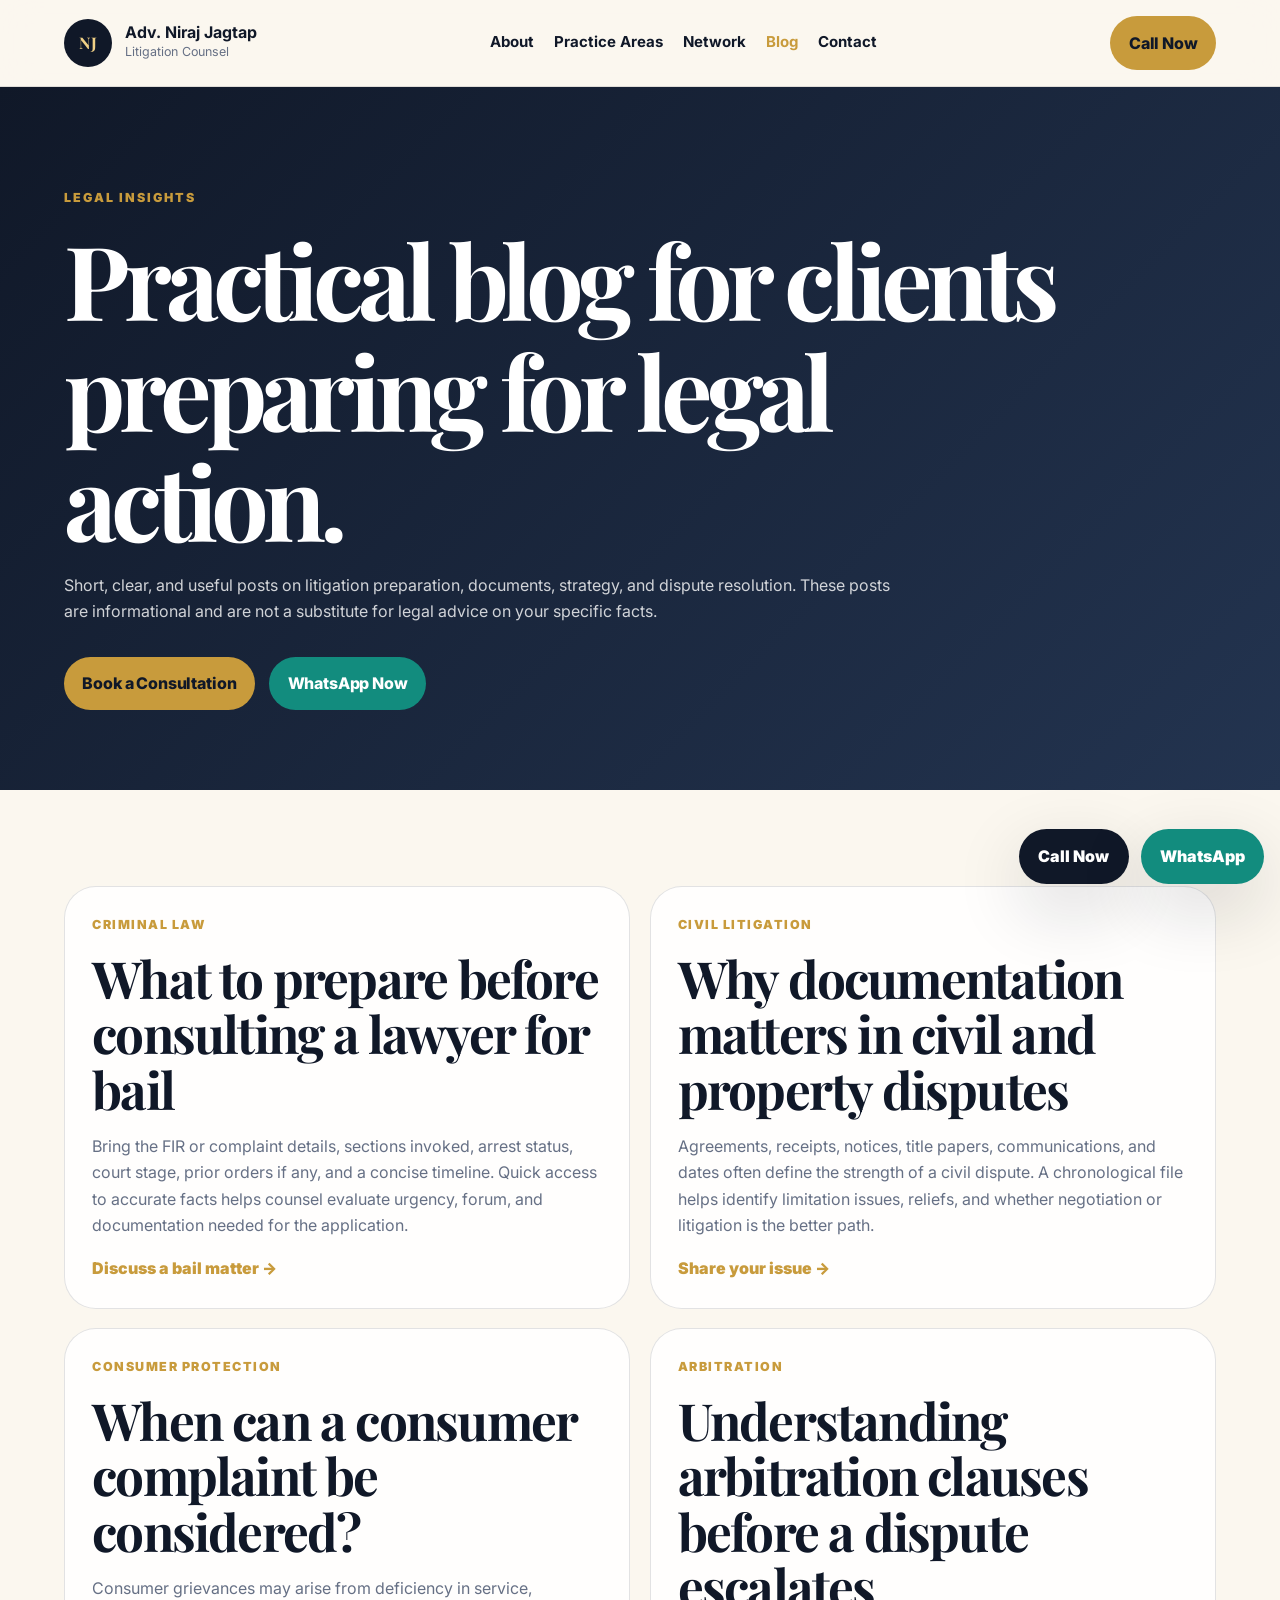
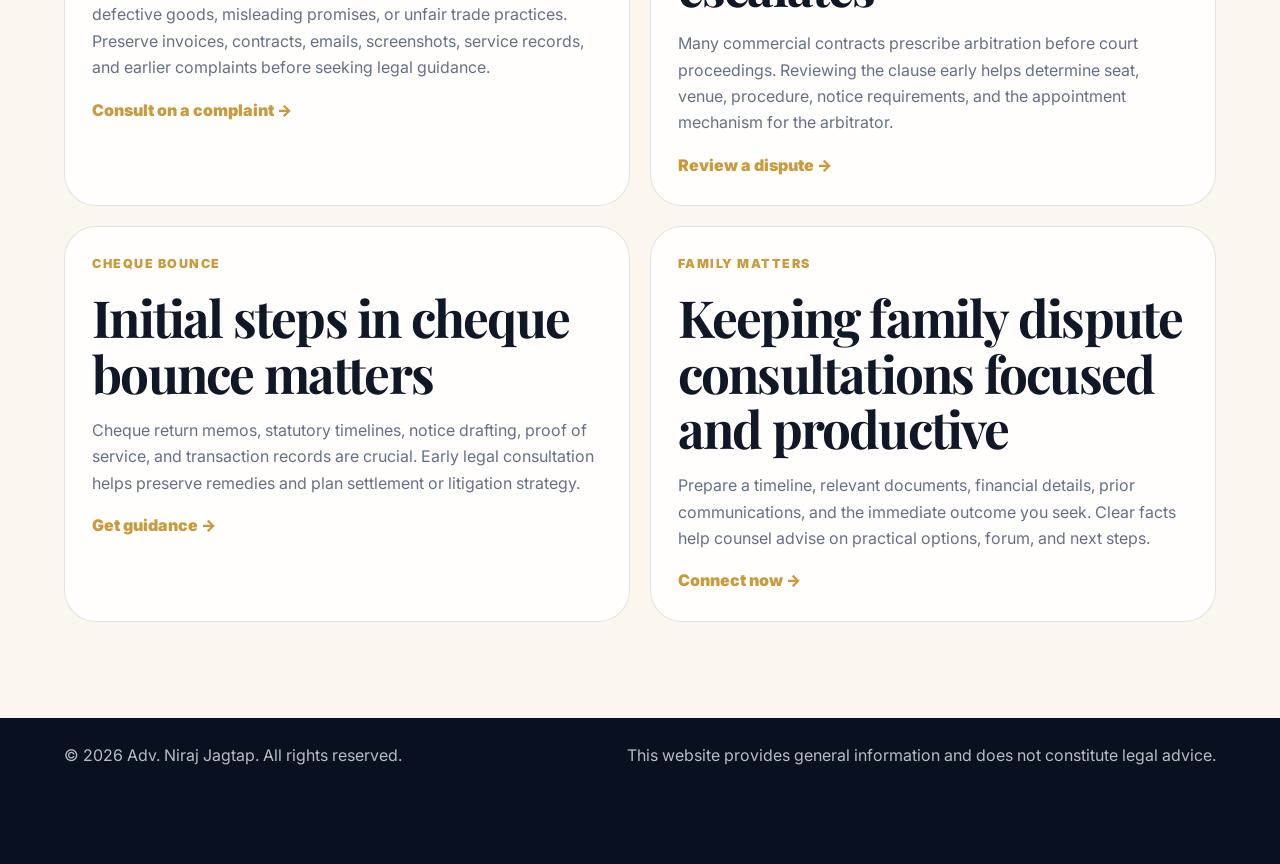
==== blog.html @ cd0953e5 "Build advocate portfolio website" ====
<!DOCTYPE html>
<html lang="en">
<head>
  <meta charset="UTF-8" />
  <meta name="viewport" content="width=device-width, initial-scale=1.0" />
  <meta name="description" content="Legal insights by Adv. Niraj Jagtap on litigation, bail, civil disputes, arbitration, consumer matters, and practical legal preparation." />
  <title>Blog | Adv. Niraj Jagtap</title>
  <link rel="preconnect" href="https://fonts.googleapis.com">
  <link rel="preconnect" href="https://fonts.gstatic.com" crossorigin>
  <link href="https://fonts.googleapis.com/css2?family=Inter:wght@400;500;600;700;800&family=Playfair+Display:wght@600;700&display=swap" rel="stylesheet">
  <link rel="stylesheet" href="styles.css" />
</head>
<body>
  <header class="site-header">
    <a class="brand" href="index.html" aria-label="Advocate Niraj Jagtap home">
      <span class="brand-mark">NJ</span>
      <span>
        <strong>Adv. Niraj Jagtap</strong>
        <small>Litigation Counsel</small>
      </span>
    </a>
    <button class="nav-toggle" aria-label="Toggle navigation" aria-expanded="false">☰</button>
    <nav class="site-nav" aria-label="Main navigation">
      <a href="index.html#about">About</a>
      <a href="index.html#practice">Practice Areas</a>
      <a href="index.html#network">Network</a>
      <a href="blog.html" aria-current="page">Blog</a>
      <a href="index.html#contact">Contact</a>
    </nav>
    <a class="header-call" href="tel:+919960003139">Call Now</a>
  </header>

  <main>
    <section class="page-hero section-pad">
      <span class="eyebrow">Legal Insights</span>
      <h1>Practical blog for clients preparing for legal action.</h1>
      <p>Short, clear, and useful posts on litigation preparation, documents, strategy, and dispute resolution. These posts are informational and are not a substitute for legal advice on your specific facts.</p>
      <div class="hero-actions">
        <a class="btn btn-primary" href="index.html#contact">Book a Consultation</a>
        <a class="btn btn-whatsapp" href="https://wa.me/919960003139?text=Hello%20Adv.%20Niraj%20Jagtap%2C%20I%20read%20your%20blog%20and%20need%20legal%20assistance." target="_blank" rel="noopener">WhatsApp Now</a>
      </div>
    </section>

    <section class="section-pad blog-list" aria-label="Blog posts">
      <article class="post-card">
        <p class="blog-tag">Criminal Law</p>
        <h2>What to prepare before consulting a lawyer for bail</h2>
        <p>Bring the FIR or complaint details, sections invoked, arrest status, court stage, prior orders if any, and a concise timeline. Quick access to accurate facts helps counsel evaluate urgency, forum, and documentation needed for the application.</p>
        <a href="index.html#contact">Discuss a bail matter →</a>
      </article>
      <article class="post-card">
        <p class="blog-tag">Civil Litigation</p>
        <h2>Why documentation matters in civil and property disputes</h2>
        <p>Agreements, receipts, notices, title papers, communications, and dates often define the strength of a civil dispute. A chronological file helps identify limitation issues, reliefs, and whether negotiation or litigation is the better path.</p>
        <a href="index.html#contact">Share your issue →</a>
      </article>
      <article class="post-card">
        <p class="blog-tag">Consumer Protection</p>
        <h2>When can a consumer complaint be considered?</h2>
        <p>Consumer grievances may arise from deficiency in service, defective goods, misleading promises, or unfair trade practices. Preserve invoices, contracts, emails, screenshots, service records, and earlier complaints before seeking legal guidance.</p>
        <a href="index.html#contact">Consult on a complaint →</a>
      </article>
      <article class="post-card">
        <p class="blog-tag">Arbitration</p>
        <h2>Understanding arbitration clauses before a dispute escalates</h2>
        <p>Many commercial contracts prescribe arbitration before court proceedings. Reviewing the clause early helps determine seat, venue, procedure, notice requirements, and the appointment mechanism for the arbitrator.</p>
        <a href="index.html#contact">Review a dispute →</a>
      </article>
      <article class="post-card">
        <p class="blog-tag">Cheque Bounce</p>
        <h2>Initial steps in cheque bounce matters</h2>
        <p>Cheque return memos, statutory timelines, notice drafting, proof of service, and transaction records are crucial. Early legal consultation helps preserve remedies and plan settlement or litigation strategy.</p>
        <a href="index.html#contact">Get guidance →</a>
      </article>
      <article class="post-card">
        <p class="blog-tag">Family Matters</p>
        <h2>Keeping family dispute consultations focused and productive</h2>
        <p>Prepare a timeline, relevant documents, financial details, prior communications, and the immediate outcome you seek. Clear facts help counsel advise on practical options, forum, and next steps.</p>
        <a href="index.html#contact">Connect now →</a>
      </article>
    </section>
  </main>

  <footer class="site-footer">
    <p>© 2026 Adv. Niraj Jagtap. All rights reserved.</p>
    <p>This website provides general information and does not constitute legal advice.</p>
  </footer>

  <div class="floating-actions" aria-label="Persistent contact buttons">
    <a class="float-call" href="tel:+919960003139">Call Now</a>
    <a class="float-whatsapp" href="https://wa.me/919960003139?text=Hello%20Adv.%20Niraj%20Jagtap%2C%20I%20need%20legal%20assistance." target="_blank" rel="noopener" aria-label="WhatsApp Adv. Niraj Jagtap">WhatsApp</a>
  </div>

  <script src="script.js"></script>
</body>
</html>
---- styles.css ----
:root {
  --navy: #101828;
  --navy-2: #18243a;
  --gold: #c89b3c;
  --gold-2: #f1d186;
  --cream: #fbf7ef;
  --paper: #ffffff;
  --ink: #1d2939;
  --muted: #667085;
  --line: rgba(16, 24, 40, 0.12);
  --shadow: 0 24px 70px rgba(16, 24, 40, 0.16);
  --whatsapp: #128c7e;
}

* { box-sizing: border-box; }

html { scroll-behavior: smooth; }

body {
  margin: 0;
  color: var(--ink);
  background: var(--cream);
  font-family: Inter, system-ui, -apple-system, BlinkMacSystemFont, "Segoe UI", sans-serif;
  line-height: 1.65;
}

a { color: inherit; text-decoration: none; }

p { margin: 0 0 1rem; }

h1, h2, h3 {
  color: var(--navy);
  font-family: "Playfair Display", Georgia, serif;
  line-height: 1.08;
  margin: 0 0 1rem;
}

h1 { font-size: clamp(3rem, 8vw, 6.7rem); letter-spacing: -0.06em; }
h2 { font-size: clamp(2rem, 4vw, 3.4rem); letter-spacing: -0.035em; }
h3 { font-size: 1.35rem; }

.section-pad { padding: 6rem clamp(1.2rem, 5vw, 5.5rem); }

.site-header {
  align-items: center;
  backdrop-filter: blur(18px);
  background: rgba(251, 247, 239, 0.9);
  border-bottom: 1px solid var(--line);
  display: flex;
  gap: 1.5rem;
  justify-content: space-between;
  left: 0;
  padding: 1rem clamp(1.2rem, 5vw, 5.5rem);
  position: sticky;
  right: 0;
  top: 0;
  z-index: 50;
}

.brand { align-items: center; display: flex; gap: 0.8rem; min-width: max-content; }
.brand-mark {
  align-items: center;
  background: var(--navy);
  border-radius: 50%;
  color: var(--gold-2);
  display: inline-flex;
  font-family: "Playfair Display", Georgia, serif;
  font-weight: 700;
  height: 3rem;
  justify-content: center;
  width: 3rem;
}
.brand strong { color: var(--navy); display: block; line-height: 1.2; }
.brand small { color: var(--muted); display: block; font-size: 0.78rem; }

.site-nav { align-items: center; display: flex; gap: 1.25rem; font-weight: 700; }
.site-nav a { color: var(--navy); font-size: 0.94rem; }
.site-nav a:hover, .site-nav a[aria-current="page"] { color: var(--gold); }

.header-call,
.btn {
  border-radius: 999px;
  display: inline-flex;
  font-weight: 800;
  justify-content: center;
  letter-spacing: -0.01em;
  padding: 0.85rem 1.15rem;
  transition: transform 180ms ease, box-shadow 180ms ease, background 180ms ease;
}

.header-call, .btn-primary { background: var(--gold); color: var(--navy); }
.btn-whatsapp { background: var(--whatsapp); color: white; }
.btn:hover, .header-call:hover { box-shadow: var(--shadow); transform: translateY(-2px); }
.nav-toggle { display: none; }

.hero {
  background:
    radial-gradient(circle at 82% 18%, rgba(200, 155, 60, 0.22), transparent 25rem),
    linear-gradient(135deg, #fffaf0 0%, #fbf7ef 44%, #eaf0f6 100%);
  display: grid;
  gap: 3rem;
  grid-template-columns: minmax(0, 1.35fr) minmax(20rem, 0.65fr);
  min-height: 82vh;
  padding-top: 7rem;
}

.eyebrow {
  color: var(--gold);
  display: inline-flex;
  font-size: 0.78rem;
  font-weight: 900;
  letter-spacing: 0.16em;
  margin-bottom: 1rem;
  text-transform: uppercase;
}

.hero-subtitle { color: var(--navy); font-size: clamp(1.35rem, 2.6vw, 2.1rem); font-weight: 800; margin-bottom: 1.2rem; }
.hero-copy { font-size: 1.14rem; max-width: 48rem; }
.muted { color: var(--muted); }
.hero-actions { display: flex; flex-wrap: wrap; gap: 0.9rem; margin-top: 2rem; }

.hero-card,
.principles-card,
.vision-card,
.contact-form,
.post-card,
.blog-cards article {
  background: rgba(255, 255, 255, 0.86);
  border: 1px solid var(--line);
  border-radius: 2rem;
  box-shadow: var(--shadow);
}

.hero-card { align-self: end; padding: 2rem; }
.court-icon { color: var(--gold); font-size: 3.3rem; line-height: 1; margin-bottom: 1rem; }
.check-list { list-style: none; margin: 1.5rem 0; padding: 0; }
.check-list li { margin-bottom: 0.8rem; padding-left: 1.8rem; position: relative; }
.check-list li::before { color: var(--gold); content: "•"; font-size: 1.5rem; left: 0; line-height: 1; position: absolute; top: 0.08rem; }
.quick-contact { border-top: 1px solid var(--line); display: grid; gap: 0.7rem; grid-template-columns: 1fr 1fr; padding-top: 1.2rem; }
.quick-contact a { background: var(--navy); border-radius: 0.9rem; color: white; font-weight: 800; padding: 0.75rem; text-align: center; }
.quick-contact a:last-child { background: var(--whatsapp); }

.trust-strip {
  background: var(--navy);
  color: white;
  display: grid;
  gap: 1px;
  grid-template-columns: repeat(4, 1fr);
}
.trust-strip div { background: rgba(255, 255, 255, 0.04); padding: 1.4rem clamp(1rem, 3vw, 2rem); }
.trust-strip strong { color: var(--gold-2); display: block; font-family: "Playfair Display", Georgia, serif; font-size: 1.35rem; }
.trust-strip span { color: rgba(255, 255, 255, 0.78); }

.about-grid, .split-panel, .contact-section {
  display: grid;
  gap: 3rem;
  grid-template-columns: minmax(0, 1.08fr) minmax(20rem, 0.92fr);
}
.principles-card { background: var(--navy); color: white; padding: 2rem; }
.principles-card h3 { color: white; }
.check-list.dark li::before { color: var(--gold-2); }

.practice-section { background: #fff; }
.section-heading { align-items: end; display: flex; gap: 2rem; justify-content: space-between; margin-bottom: 2.5rem; }
.section-heading h2 { max-width: 56rem; }
.practice-grid { display: grid; gap: 1rem; grid-template-columns: repeat(4, 1fr); }
.practice-grid article {
  background: var(--cream);
  border: 1px solid var(--line);
  border-radius: 1.5rem;
  min-height: 17rem;
  padding: 1.4rem;
}
.practice-grid span { color: var(--gold); font-weight: 900; }
.practice-grid p { color: var(--muted); }

.split-panel { background: linear-gradient(135deg, var(--navy), var(--navy-2)); color: rgba(255, 255, 255, 0.78); }
.split-panel h2 { color: white; }
.vision-card { background: rgba(255, 255, 255, 0.08); color: white; padding: 2rem; }
.vision-card span { color: var(--gold-2); font-weight: 900; text-transform: uppercase; }
.vision-card p { font-family: "Playfair Display", Georgia, serif; font-size: 1.85rem; line-height: 1.24; margin-top: 1rem; }

.blog-preview { background: #fffaf2; }
.section-heading.compact a { color: var(--gold); font-weight: 900; min-width: max-content; }
.blog-cards { display: grid; gap: 1rem; grid-template-columns: repeat(3, 1fr); }
.blog-cards article { box-shadow: none; padding: 1.5rem; }
.blog-tag { color: var(--gold); font-size: 0.78rem; font-weight: 900; letter-spacing: 0.12em; text-transform: uppercase; }

.contact-section { background: var(--paper); }
.contact-copy address { font-style: normal; margin-top: 1.5rem; }
.contact-copy a { color: var(--gold); font-weight: 800; }
.contact-form { display: grid; gap: 0.8rem; padding: 2rem; }
.contact-form label { color: var(--navy); font-weight: 800; }
.contact-form input, .contact-form textarea {
  border: 1px solid var(--line);
  border-radius: 1rem;
  font: inherit;
  padding: 0.9rem 1rem;
  resize: vertical;
  width: 100%;
}
.contact-form input:focus, .contact-form textarea:focus { border-color: var(--gold); outline: 3px solid rgba(200, 155, 60, 0.18); }

.page-hero {
  background: linear-gradient(135deg, var(--navy), #233450);
  color: rgba(255, 255, 255, 0.8);
  padding-bottom: 5rem;
  padding-top: 6rem;
}
.page-hero h1 { color: white; max-width: 65rem; }
.page-hero p { max-width: 52rem; }
.blog-list { display: grid; gap: 1.2rem; grid-template-columns: repeat(2, 1fr); }
.post-card { box-shadow: none; padding: 1.7rem; }
.post-card p:not(.blog-tag) { color: var(--muted); }
.post-card a { color: var(--gold); font-weight: 900; }

.site-footer {
  background: #07111f;
  color: rgba(255, 255, 255, 0.72);
  display: flex;
  flex-wrap: wrap;
  gap: 1rem;
  justify-content: space-between;
  padding: 1.5rem clamp(1.2rem, 5vw, 5.5rem) 6rem;
}
.site-footer p { margin: 0; }

.floating-actions {
  bottom: 1rem;
  display: flex;
  gap: 0.75rem;
  position: fixed;
  right: 1rem;
  z-index: 60;
}
.floating-actions a {
  border-radius: 999px;
  box-shadow: var(--shadow);
  color: white;
  font-weight: 900;
  padding: 0.9rem 1.2rem;
}
.float-call { background: var(--navy); }
.float-whatsapp { background: var(--whatsapp); }

@media (max-width: 1050px) {
  .practice-grid { grid-template-columns: repeat(2, 1fr); }
  .hero, .about-grid, .split-panel, .contact-section { grid-template-columns: 1fr; }
  .hero-card { align-self: stretch; }
}

@media (max-width: 760px) {
  .section-pad { padding: 4rem 1.15rem; }
  .site-header { padding: 0.85rem 1rem; }
  .nav-toggle {
    background: var(--navy);
    border: 0;
    border-radius: 0.7rem;
    color: white;
    display: inline-flex;
    font-size: 1.2rem;
    padding: 0.5rem 0.7rem;
  }
  .site-nav {
    background: var(--paper);
    border: 1px solid var(--line);
    border-radius: 1rem;
    box-shadow: var(--shadow);
    display: none;
    flex-direction: column;
    left: 1rem;
    padding: 1rem;
    position: absolute;
    right: 1rem;
    top: 4.7rem;
  }
  .site-nav.open { display: flex; }
  .header-call { display: none; }
  .hero { min-height: auto; padding-top: 4.5rem; }
  .trust-strip, .blog-cards, .blog-list { grid-template-columns: 1fr; }
  .practice-grid { grid-template-columns: 1fr; }
  .section-heading { align-items: start; flex-direction: column; }
  .quick-contact, .floating-actions { grid-template-columns: 1fr 1fr; }
  .floating-actions { left: 0.75rem; right: 0.75rem; }
  .floating-actions a { flex: 1; padding-inline: 0.8rem; text-align: center; }
}
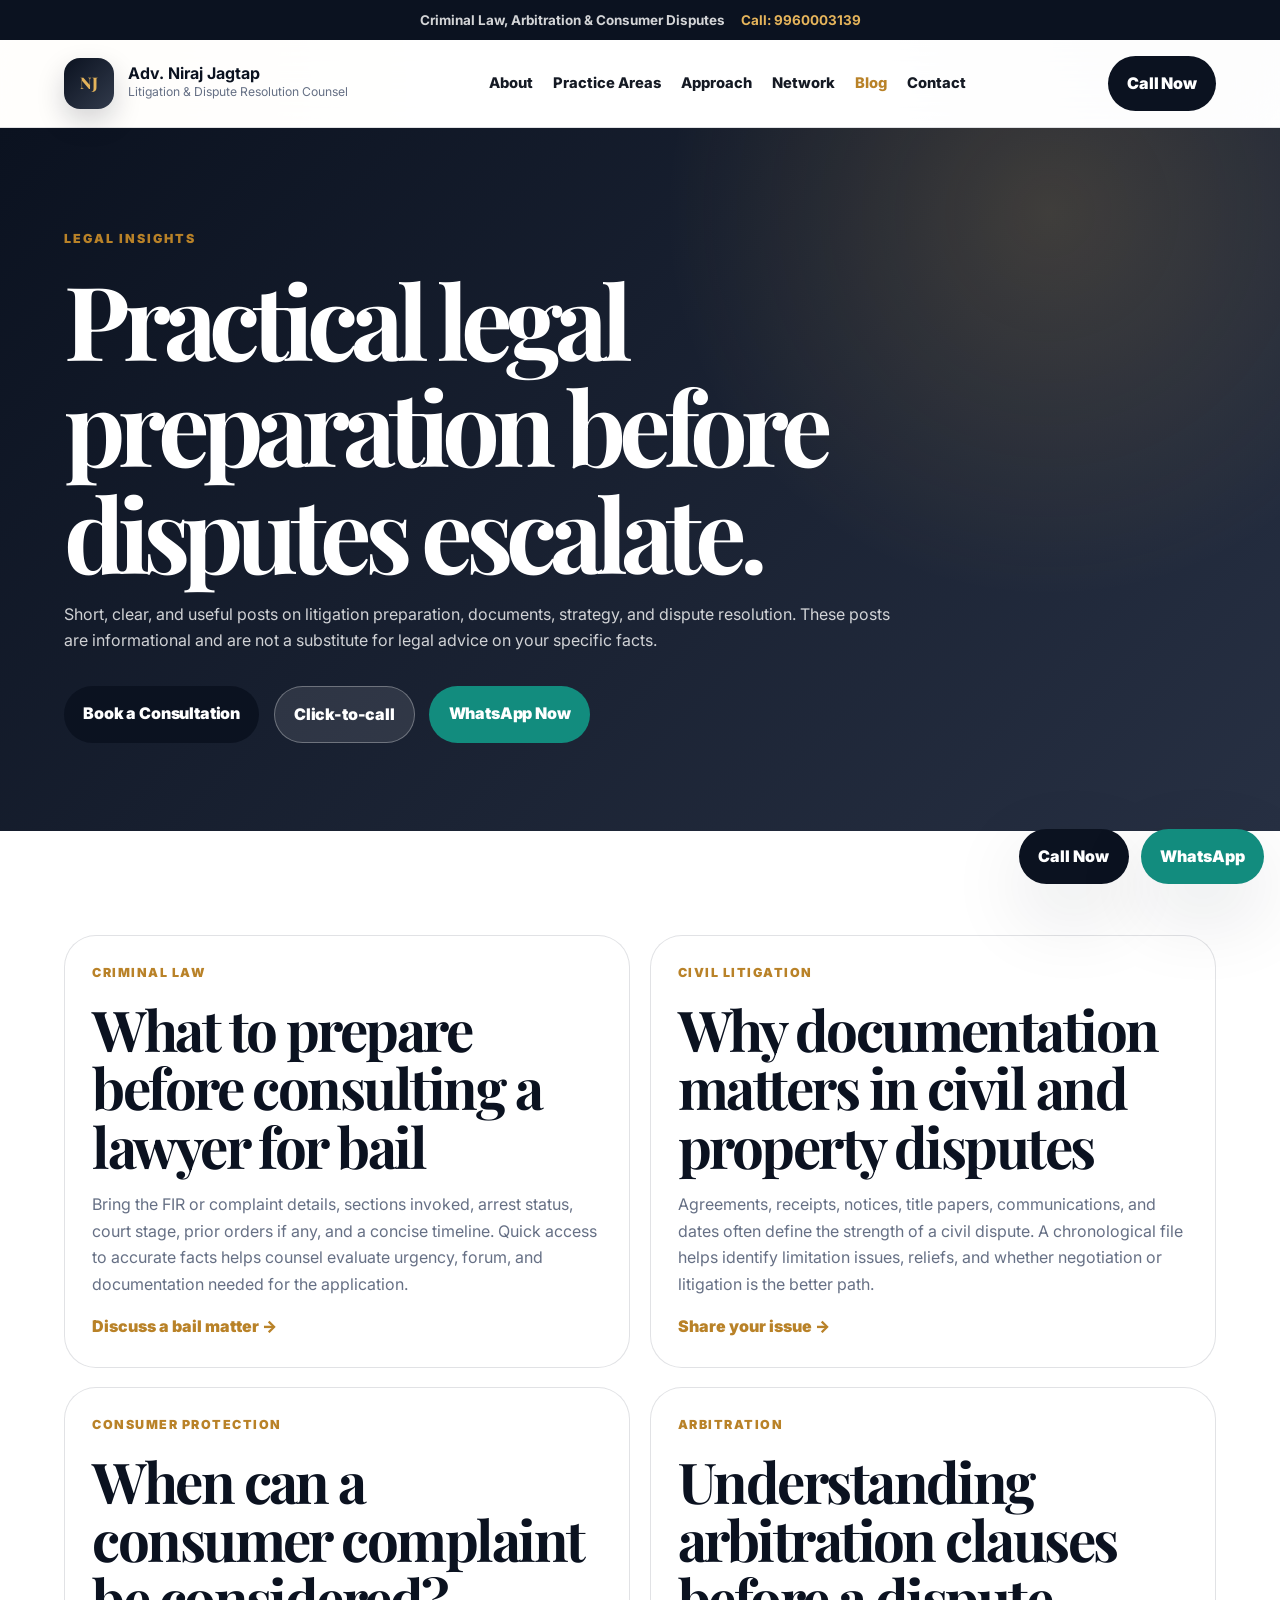
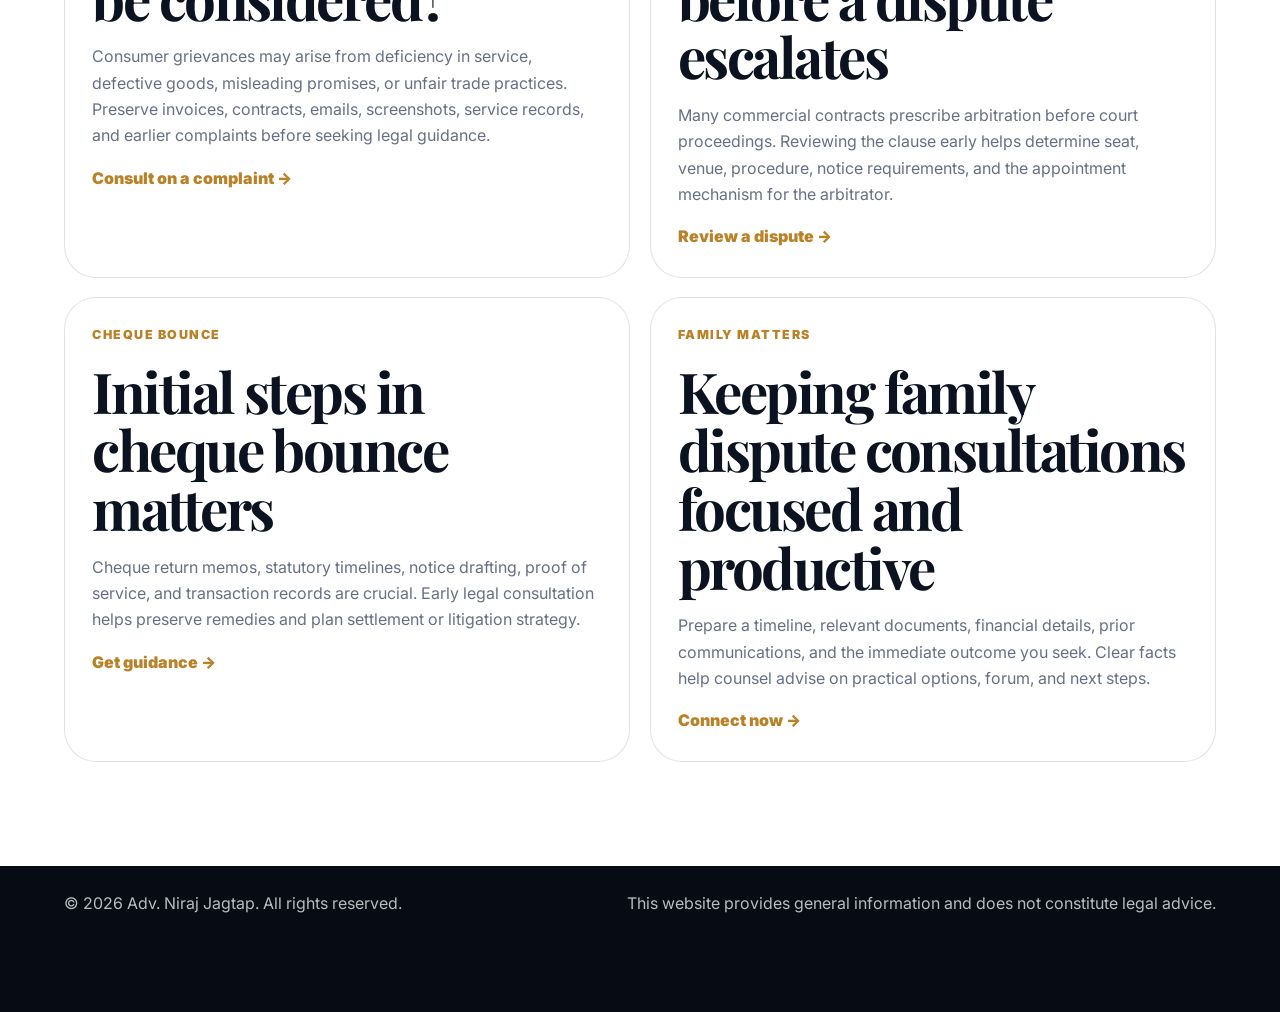
==== commit ece37d33: "Refine modern advocate website design" ====
--- a/blog.html
+++ b/blog.html
@@ -7,22 +7,28 @@
   <title>Blog | Adv. Niraj Jagtap</title>
   <link rel="preconnect" href="https://fonts.googleapis.com">
   <link rel="preconnect" href="https://fonts.gstatic.com" crossorigin>
-  <link href="https://fonts.googleapis.com/css2?family=Inter:wght@400;500;600;700;800&family=Playfair+Display:wght@600;700&display=swap" rel="stylesheet">
+  <link href="https://fonts.googleapis.com/css2?family=Inter:wght@400;500;600;700;800;900&family=Playfair+Display:wght@600;700;800&display=swap" rel="stylesheet">
   <link rel="stylesheet" href="styles.css" />
 </head>
 <body>
+  <div class="top-ribbon">
+    <span>Criminal Law, Arbitration & Consumer Disputes</span>
+    <a href="tel:+919960003139">Call: 9960003139</a>
+  </div>
+
   <header class="site-header">
     <a class="brand" href="index.html" aria-label="Advocate Niraj Jagtap home">
       <span class="brand-mark">NJ</span>
       <span>
         <strong>Adv. Niraj Jagtap</strong>
-        <small>Litigation Counsel</small>
+        <small>Litigation & Dispute Resolution Counsel</small>
       </span>
     </a>
     <button class="nav-toggle" aria-label="Toggle navigation" aria-expanded="false">☰</button>
     <nav class="site-nav" aria-label="Main navigation">
       <a href="index.html#about">About</a>
       <a href="index.html#practice">Practice Areas</a>
+      <a href="index.html#approach">Approach</a>
       <a href="index.html#network">Network</a>
       <a href="blog.html" aria-current="page">Blog</a>
       <a href="index.html#contact">Contact</a>
@@ -31,17 +37,18 @@
   </header>
 
   <main>
-    <section class="page-hero section-pad">
+    <section class="page-hero section-pad reveal">
       <span class="eyebrow">Legal Insights</span>
-      <h1>Practical blog for clients preparing for legal action.</h1>
+      <h1>Practical legal preparation before disputes escalate.</h1>
       <p>Short, clear, and useful posts on litigation preparation, documents, strategy, and dispute resolution. These posts are informational and are not a substitute for legal advice on your specific facts.</p>
       <div class="hero-actions">
         <a class="btn btn-primary" href="index.html#contact">Book a Consultation</a>
+        <a class="btn btn-outline light" href="tel:+919960003139">Click-to-call</a>
         <a class="btn btn-whatsapp" href="https://wa.me/919960003139?text=Hello%20Adv.%20Niraj%20Jagtap%2C%20I%20read%20your%20blog%20and%20need%20legal%20assistance." target="_blank" rel="noopener">WhatsApp Now</a>
       </div>
     </section>
 
-    <section class="section-pad blog-list" aria-label="Blog posts">
+    <section class="section-pad blog-list reveal" aria-label="Blog posts">
       <article class="post-card">
         <p class="blog-tag">Criminal Law</p>
         <h2>What to prepare before consulting a lawyer for bail</h2>
--- a/styles.css
+++ b/styles.css
@@ -1,15 +1,18 @@
 :root {
-  --navy: #101828;
-  --navy-2: #18243a;
-  --gold: #c89b3c;
-  --gold-2: #f1d186;
-  --cream: #fbf7ef;
-  --paper: #ffffff;
-  --ink: #1d2939;
+  --white: #ffffff;
+  --soft: #f6f7f9;
+  --soft-2: #eef1f5;
+  --ink: #0b1220;
+  --charcoal: #151a24;
   --muted: #667085;
-  --line: rgba(16, 24, 40, 0.12);
-  --shadow: 0 24px 70px rgba(16, 24, 40, 0.16);
+  --line: rgba(15, 23, 42, 0.12);
+  --line-strong: rgba(15, 23, 42, 0.18);
+  --gold: #b98228;
+  --gold-2: #e5b45b;
+  --sand: #fbf5ea;
   --whatsapp: #128c7e;
+  --shadow: 0 28px 80px rgba(15, 23, 42, 0.12);
+  --shadow-soft: 0 18px 50px rgba(15, 23, 42, 0.08);
 }
 
 * { box-sizing: border-box; }
@@ -17,11 +20,22 @@
 html { scroll-behavior: smooth; }
 
 body {
-  margin: 0;
-  color: var(--ink);
-  background: var(--cream);
+  background: var(--white);
+  color: var(--charcoal);
   font-family: Inter, system-ui, -apple-system, BlinkMacSystemFont, "Segoe UI", sans-serif;
   line-height: 1.65;
+  margin: 0;
+}
+
+body::before {
+  background:
+    radial-gradient(circle at 8% 10%, rgba(229, 180, 91, 0.16), transparent 24rem),
+    radial-gradient(circle at 92% 4%, rgba(17, 24, 39, 0.08), transparent 24rem);
+  content: "";
+  inset: 0;
+  pointer-events: none;
+  position: fixed;
+  z-index: -1;
 }
 
 a { color: inherit; text-decoration: none; }
@@ -29,79 +43,105 @@
 p { margin: 0 0 1rem; }
 
 h1, h2, h3 {
-  color: var(--navy);
+  color: var(--ink);
   font-family: "Playfair Display", Georgia, serif;
-  line-height: 1.08;
+  line-height: 1.04;
   margin: 0 0 1rem;
 }
 
-h1 { font-size: clamp(3rem, 8vw, 6.7rem); letter-spacing: -0.06em; }
-h2 { font-size: clamp(2rem, 4vw, 3.4rem); letter-spacing: -0.035em; }
-h3 { font-size: 1.35rem; }
-
-.section-pad { padding: 6rem clamp(1.2rem, 5vw, 5.5rem); }
+h1 { font-size: clamp(3.2rem, 8vw, 7.1rem); letter-spacing: -0.07em; max-width: 75rem; }
+h2 { font-size: clamp(2rem, 4.4vw, 4rem); letter-spacing: -0.045em; }
+h3 { font-size: 1.35rem; letter-spacing: -0.02em; }
+
+.section-pad { padding: 6.5rem clamp(1.25rem, 5vw, 5.75rem); }
+
+.top-ribbon {
+  align-items: center;
+  background: var(--ink);
+  color: rgba(255, 255, 255, 0.82);
+  display: flex;
+  font-size: 0.84rem;
+  font-weight: 700;
+  justify-content: center;
+  gap: 1rem;
+  padding: 0.55rem 1rem;
+}
+
+.top-ribbon a { color: var(--gold-2); }
 
 .site-header {
   align-items: center;
-  backdrop-filter: blur(18px);
-  background: rgba(251, 247, 239, 0.9);
+  backdrop-filter: blur(22px);
+  background: rgba(255, 255, 255, 0.86);
   border-bottom: 1px solid var(--line);
   display: flex;
   gap: 1.5rem;
   justify-content: space-between;
   left: 0;
-  padding: 1rem clamp(1.2rem, 5vw, 5.5rem);
+  padding: 1rem clamp(1.25rem, 5vw, 5.75rem);
   position: sticky;
   right: 0;
   top: 0;
   z-index: 50;
 }
 
-.brand { align-items: center; display: flex; gap: 0.8rem; min-width: max-content; }
+.brand { align-items: center; display: flex; gap: 0.85rem; min-width: max-content; }
 .brand-mark {
   align-items: center;
-  background: var(--navy);
-  border-radius: 50%;
+  background: linear-gradient(135deg, var(--ink), #313a4b);
+  border-radius: 1rem;
+  box-shadow: 0 12px 28px rgba(11, 18, 32, 0.18);
   color: var(--gold-2);
   display: inline-flex;
   font-family: "Playfair Display", Georgia, serif;
-  font-weight: 700;
-  height: 3rem;
+  font-weight: 800;
+  height: 3.15rem;
   justify-content: center;
-  width: 3rem;
-}
-.brand strong { color: var(--navy); display: block; line-height: 1.2; }
-.brand small { color: var(--muted); display: block; font-size: 0.78rem; }
-
-.site-nav { align-items: center; display: flex; gap: 1.25rem; font-weight: 700; }
-.site-nav a { color: var(--navy); font-size: 0.94rem; }
+  width: 3.15rem;
+}
+.brand strong { color: var(--ink); display: block; line-height: 1.1; }
+.brand small { color: var(--muted); display: block; font-size: 0.76rem; }
+
+.site-nav { align-items: center; display: flex; gap: 1.25rem; font-weight: 800; }
+.site-nav a { color: var(--charcoal); font-size: 0.92rem; }
 .site-nav a:hover, .site-nav a[aria-current="page"] { color: var(--gold); }
 
 .header-call,
 .btn {
   border-radius: 999px;
   display: inline-flex;
-  font-weight: 800;
+  font-weight: 900;
   justify-content: center;
   letter-spacing: -0.01em;
-  padding: 0.85rem 1.15rem;
-  transition: transform 180ms ease, box-shadow 180ms ease, background 180ms ease;
-}
-
-.header-call, .btn-primary { background: var(--gold); color: var(--navy); }
+  padding: 0.9rem 1.2rem;
+  transition: transform 180ms ease, box-shadow 180ms ease, background 180ms ease, border-color 180ms ease;
+}
+
+.header-call, .btn-primary { background: var(--ink); color: white; }
+.btn-outline { background: white; border: 1px solid var(--line-strong); color: var(--ink); }
+.btn-outline.light { background: rgba(255, 255, 255, 0.1); border-color: rgba(255, 255, 255, 0.3); color: white; }
 .btn-whatsapp { background: var(--whatsapp); color: white; }
-.btn:hover, .header-call:hover { box-shadow: var(--shadow); transform: translateY(-2px); }
+.btn:hover, .header-call:hover { box-shadow: var(--shadow-soft); transform: translateY(-2px); }
 .nav-toggle { display: none; }
 
 .hero {
-  background:
-    radial-gradient(circle at 82% 18%, rgba(200, 155, 60, 0.22), transparent 25rem),
-    linear-gradient(135deg, #fffaf0 0%, #fbf7ef 44%, #eaf0f6 100%);
   display: grid;
   gap: 3rem;
-  grid-template-columns: minmax(0, 1.35fr) minmax(20rem, 0.65fr);
-  min-height: 82vh;
+  grid-template-columns: minmax(0, 1.14fr) minmax(20rem, 0.86fr);
+  min-height: 86vh;
+  overflow: hidden;
   padding-top: 7rem;
+  position: relative;
+}
+
+.hero::after {
+  background: linear-gradient(90deg, transparent, rgba(185, 130, 40, 0.12), transparent);
+  content: "";
+  height: 1px;
+  left: 5vw;
+  position: absolute;
+  right: 5vw;
+  top: 3rem;
 }
 
 .eyebrow {
@@ -114,114 +154,166 @@
   text-transform: uppercase;
 }
 
-.hero-subtitle { color: var(--navy); font-size: clamp(1.35rem, 2.6vw, 2.1rem); font-weight: 800; margin-bottom: 1.2rem; }
-.hero-copy { font-size: 1.14rem; max-width: 48rem; }
+.hero-subtitle { color: var(--ink); font-size: clamp(1.25rem, 2.4vw, 2rem); font-weight: 900; margin-bottom: 1rem; }
+.hero-copy { color: var(--charcoal); font-size: 1.16rem; max-width: 47rem; }
 .muted { color: var(--muted); }
 .hero-actions { display: flex; flex-wrap: wrap; gap: 0.9rem; margin-top: 2rem; }
 
-.hero-card,
+.hero-proof {
+  display: flex;
+  flex-wrap: wrap;
+  gap: 0.7rem;
+  margin-top: 2rem;
+}
+.hero-proof span {
+  background: var(--soft);
+  border: 1px solid var(--line);
+  border-radius: 999px;
+  color: var(--muted);
+  font-size: 0.86rem;
+  font-weight: 800;
+  padding: 0.55rem 0.8rem;
+}
+
+.counsel-card,
 .principles-card,
 .vision-card,
 .contact-form,
 .post-card,
-.blog-cards article {
-  background: rgba(255, 255, 255, 0.86);
+.blog-cards article,
+.process-grid article,
+.practice-grid article {
+  background: rgba(255, 255, 255, 0.92);
   border: 1px solid var(--line);
   border-radius: 2rem;
-  box-shadow: var(--shadow);
-}
-
-.hero-card { align-self: end; padding: 2rem; }
-.court-icon { color: var(--gold); font-size: 3.3rem; line-height: 1; margin-bottom: 1rem; }
-.check-list { list-style: none; margin: 1.5rem 0; padding: 0; }
-.check-list li { margin-bottom: 0.8rem; padding-left: 1.8rem; position: relative; }
+  box-shadow: var(--shadow-soft);
+}
+
+.counsel-card { align-self: center; overflow: hidden; }
+.portrait-shell {
+  background:
+    linear-gradient(135deg, rgba(11, 18, 32, 0.92), rgba(41, 49, 65, 0.92)),
+    repeating-linear-gradient(90deg, rgba(255,255,255,0.08) 0 1px, transparent 1px 48px);
+  min-height: 24rem;
+  padding: 1.5rem;
+  position: relative;
+}
+.portrait-badge {
+  background: rgba(255, 255, 255, 0.12);
+  border: 1px solid rgba(255, 255, 255, 0.2);
+  border-radius: 999px;
+  color: var(--gold-2);
+  display: inline-flex;
+  font-weight: 900;
+  padding: 0.55rem 0.9rem;
+}
+.portrait-visual {
+  align-items: center;
+  background:
+    radial-gradient(circle at 50% 20%, rgba(229, 180, 91, 0.26), transparent 15rem),
+    linear-gradient(180deg, rgba(255,255,255,0.14), rgba(255,255,255,0.02));
+  border: 1px solid rgba(255, 255, 255, 0.16);
+  border-radius: 2rem;
+  bottom: 1.5rem;
+  display: flex;
+  justify-content: center;
+  left: 1.5rem;
+  position: absolute;
+  right: 1.5rem;
+  top: 5rem;
+}
+.monogram { color: rgba(255, 255, 255, 0.9); font-family: "Playfair Display", Georgia, serif; font-size: clamp(5rem, 12vw, 8rem); font-weight: 800; letter-spacing: -0.08em; }
+.card-content { padding: 1.8rem; }
+.card-label { color: var(--gold); font-size: 0.78rem; font-weight: 900; letter-spacing: 0.12em; margin-bottom: 0.6rem; text-transform: uppercase; }
+
+.check-list { list-style: none; margin: 1.35rem 0 0; padding: 0; }
+.check-list li { margin-bottom: 0.75rem; padding-left: 1.7rem; position: relative; }
 .check-list li::before { color: var(--gold); content: "•"; font-size: 1.5rem; left: 0; line-height: 1; position: absolute; top: 0.08rem; }
-.quick-contact { border-top: 1px solid var(--line); display: grid; gap: 0.7rem; grid-template-columns: 1fr 1fr; padding-top: 1.2rem; }
-.quick-contact a { background: var(--navy); border-radius: 0.9rem; color: white; font-weight: 800; padding: 0.75rem; text-align: center; }
-.quick-contact a:last-child { background: var(--whatsapp); }
+.check-list.compact { color: var(--muted); }
 
 .trust-strip {
-  background: var(--navy);
-  color: white;
   display: grid;
-  gap: 1px;
+  gap: 1rem;
   grid-template-columns: repeat(4, 1fr);
-}
-.trust-strip div { background: rgba(255, 255, 255, 0.04); padding: 1.4rem clamp(1rem, 3vw, 2rem); }
-.trust-strip strong { color: var(--gold-2); display: block; font-family: "Playfair Display", Georgia, serif; font-size: 1.35rem; }
-.trust-strip span { color: rgba(255, 255, 255, 0.78); }
+  padding: 0 clamp(1.25rem, 5vw, 5.75rem) 6rem;
+}
+.trust-strip div { background: var(--soft); border: 1px solid var(--line); border-radius: 1.4rem; padding: 1.4rem; }
+.trust-strip strong { color: var(--ink); display: block; font-family: "Playfair Display", Georgia, serif; font-size: 1.45rem; }
+.trust-strip span { color: var(--muted); }
 
 .about-grid, .split-panel, .contact-section {
   display: grid;
   gap: 3rem;
   grid-template-columns: minmax(0, 1.08fr) minmax(20rem, 0.92fr);
 }
-.principles-card { background: var(--navy); color: white; padding: 2rem; }
+.principles-card { background: var(--ink); color: rgba(255, 255, 255, 0.78); padding: 2rem; }
 .principles-card h3 { color: white; }
 .check-list.dark li::before { color: var(--gold-2); }
 
-.practice-section { background: #fff; }
-.section-heading { align-items: end; display: flex; gap: 2rem; justify-content: space-between; margin-bottom: 2.5rem; }
-.section-heading h2 { max-width: 56rem; }
-.practice-grid { display: grid; gap: 1rem; grid-template-columns: repeat(4, 1fr); }
-.practice-grid article {
-  background: var(--cream);
-  border: 1px solid var(--line);
-  border-radius: 1.5rem;
-  min-height: 17rem;
-  padding: 1.4rem;
-}
-.practice-grid span { color: var(--gold); font-weight: 900; }
-.practice-grid p { color: var(--muted); }
-
-.split-panel { background: linear-gradient(135deg, var(--navy), var(--navy-2)); color: rgba(255, 255, 255, 0.78); }
+.practice-section, .process-section, .blog-preview { background: var(--soft); }
+.section-heading { align-items: end; display: grid; gap: 1rem; grid-template-columns: 0.38fr 1fr 0.62fr; margin-bottom: 2.5rem; }
+.section-heading h2 { max-width: 58rem; }
+.section-heading p { color: var(--muted); margin: 0; }
+.section-heading.stacked { display: block; max-width: 58rem; }
+.section-heading.compact { align-items: end; display: flex; gap: 2rem; justify-content: space-between; }
+.section-heading.compact a { color: var(--gold); font-weight: 900; min-width: max-content; }
+
+.practice-grid, .process-grid { display: grid; gap: 1rem; grid-template-columns: repeat(4, 1fr); }
+.practice-grid article, .process-grid article { min-height: 16rem; padding: 1.45rem; transition: transform 180ms ease, box-shadow 180ms ease; }
+.practice-grid article:hover, .process-grid article:hover, .post-card:hover, .blog-cards article:hover { box-shadow: var(--shadow); transform: translateY(-4px); }
+.practice-grid span, .process-grid span { color: var(--gold); font-weight: 900; }
+.practice-grid p, .process-grid p { color: var(--muted); }
+
+.split-panel { background: var(--ink); color: rgba(255, 255, 255, 0.78); }
 .split-panel h2 { color: white; }
 .vision-card { background: rgba(255, 255, 255, 0.08); color: white; padding: 2rem; }
 .vision-card span { color: var(--gold-2); font-weight: 900; text-transform: uppercase; }
 .vision-card p { font-family: "Playfair Display", Georgia, serif; font-size: 1.85rem; line-height: 1.24; margin-top: 1rem; }
 
-.blog-preview { background: #fffaf2; }
-.section-heading.compact a { color: var(--gold); font-weight: 900; min-width: max-content; }
 .blog-cards { display: grid; gap: 1rem; grid-template-columns: repeat(3, 1fr); }
-.blog-cards article { box-shadow: none; padding: 1.5rem; }
+.blog-cards article { box-shadow: none; padding: 1.5rem; transition: transform 180ms ease, box-shadow 180ms ease; }
 .blog-tag { color: var(--gold); font-size: 0.78rem; font-weight: 900; letter-spacing: 0.12em; text-transform: uppercase; }
 
-.contact-section { background: var(--paper); }
+.contact-section { background: var(--white); }
 .contact-copy address { font-style: normal; margin-top: 1.5rem; }
-.contact-copy a { color: var(--gold); font-weight: 800; }
+.contact-copy a { color: var(--gold); font-weight: 900; }
+.contact-actions { display: flex; flex-wrap: wrap; gap: 0.8rem; margin-top: 1.5rem; }
 .contact-form { display: grid; gap: 0.8rem; padding: 2rem; }
-.contact-form label { color: var(--navy); font-weight: 800; }
+.contact-form label { color: var(--ink); font-weight: 900; }
 .contact-form input, .contact-form textarea {
+  background: var(--soft);
   border: 1px solid var(--line);
   border-radius: 1rem;
   font: inherit;
-  padding: 0.9rem 1rem;
+  padding: 0.95rem 1rem;
   resize: vertical;
   width: 100%;
 }
-.contact-form input:focus, .contact-form textarea:focus { border-color: var(--gold); outline: 3px solid rgba(200, 155, 60, 0.18); }
+.contact-form input:focus, .contact-form textarea:focus { border-color: var(--gold); outline: 3px solid rgba(185, 130, 40, 0.16); }
 
 .page-hero {
-  background: linear-gradient(135deg, var(--navy), #233450);
+  background:
+    radial-gradient(circle at 82% 12%, rgba(229, 180, 91, 0.18), transparent 24rem),
+    linear-gradient(135deg, var(--ink), #273043);
   color: rgba(255, 255, 255, 0.8);
-  padding-bottom: 5rem;
+  padding-bottom: 5.5rem;
   padding-top: 6rem;
 }
 .page-hero h1 { color: white; max-width: 65rem; }
 .page-hero p { max-width: 52rem; }
 .blog-list { display: grid; gap: 1.2rem; grid-template-columns: repeat(2, 1fr); }
-.post-card { box-shadow: none; padding: 1.7rem; }
+.post-card { box-shadow: none; padding: 1.7rem; transition: transform 180ms ease, box-shadow 180ms ease; }
 .post-card p:not(.blog-tag) { color: var(--muted); }
 .post-card a { color: var(--gold); font-weight: 900; }
 
 .site-footer {
-  background: #07111f;
+  background: #070c14;
   color: rgba(255, 255, 255, 0.72);
   display: flex;
   flex-wrap: wrap;
   gap: 1rem;
   justify-content: space-between;
-  padding: 1.5rem clamp(1.2rem, 5vw, 5.5rem) 6rem;
+  padding: 1.5rem clamp(1.25rem, 5vw, 5.75rem) 6rem;
 }
 .site-footer p { margin: 0; }
 
@@ -240,31 +332,42 @@
   font-weight: 900;
   padding: 0.9rem 1.2rem;
 }
-.float-call { background: var(--navy); }
+.float-call { background: var(--ink); }
 .float-whatsapp { background: var(--whatsapp); }
 
-@media (max-width: 1050px) {
-  .practice-grid { grid-template-columns: repeat(2, 1fr); }
+.reveal { opacity: 0; transform: translateY(24px); transition: opacity 700ms ease, transform 700ms ease; }
+.reveal.in-view { opacity: 1; transform: translateY(0); }
+
+@media (prefers-reduced-motion: reduce) {
+  html { scroll-behavior: auto; }
+  .reveal, .practice-grid article, .process-grid article, .post-card, .blog-cards article, .btn, .header-call { transition: none; }
+}
+
+@media (max-width: 1120px) {
+  .practice-grid, .process-grid { grid-template-columns: repeat(2, 1fr); }
+  .section-heading { grid-template-columns: 1fr; }
   .hero, .about-grid, .split-panel, .contact-section { grid-template-columns: 1fr; }
-  .hero-card { align-self: stretch; }
-}
-
-@media (max-width: 760px) {
-  .section-pad { padding: 4rem 1.15rem; }
-  .site-header { padding: 0.85rem 1rem; }
+  .counsel-card { align-self: stretch; }
+}
+
+@media (max-width: 780px) {
+  .section-pad { padding: 4.5rem 1.15rem; }
+  .top-ribbon { flex-direction: column; gap: 0.1rem; text-align: center; }
+  .site-header { padding: 0.85rem 1rem; top: 0; }
+  .brand small { display: none; }
   .nav-toggle {
-    background: var(--navy);
+    background: var(--ink);
     border: 0;
-    border-radius: 0.7rem;
+    border-radius: 0.8rem;
     color: white;
     display: inline-flex;
     font-size: 1.2rem;
     padding: 0.5rem 0.7rem;
   }
   .site-nav {
-    background: var(--paper);
+    background: var(--white);
     border: 1px solid var(--line);
-    border-radius: 1rem;
+    border-radius: 1.2rem;
     box-shadow: var(--shadow);
     display: none;
     flex-direction: column;
@@ -272,15 +375,15 @@
     padding: 1rem;
     position: absolute;
     right: 1rem;
-    top: 4.7rem;
+    top: 4.9rem;
   }
   .site-nav.open { display: flex; }
   .header-call { display: none; }
-  .hero { min-height: auto; padding-top: 4.5rem; }
+  .hero { min-height: auto; padding-top: 4.8rem; }
   .trust-strip, .blog-cards, .blog-list { grid-template-columns: 1fr; }
-  .practice-grid { grid-template-columns: 1fr; }
-  .section-heading { align-items: start; flex-direction: column; }
-  .quick-contact, .floating-actions { grid-template-columns: 1fr 1fr; }
+  .trust-strip { padding: 0 1.15rem 4.5rem; }
+  .practice-grid, .process-grid { grid-template-columns: 1fr; }
+  .section-heading.compact { align-items: start; flex-direction: column; }
   .floating-actions { left: 0.75rem; right: 0.75rem; }
   .floating-actions a { flex: 1; padding-inline: 0.8rem; text-align: center; }
 }
